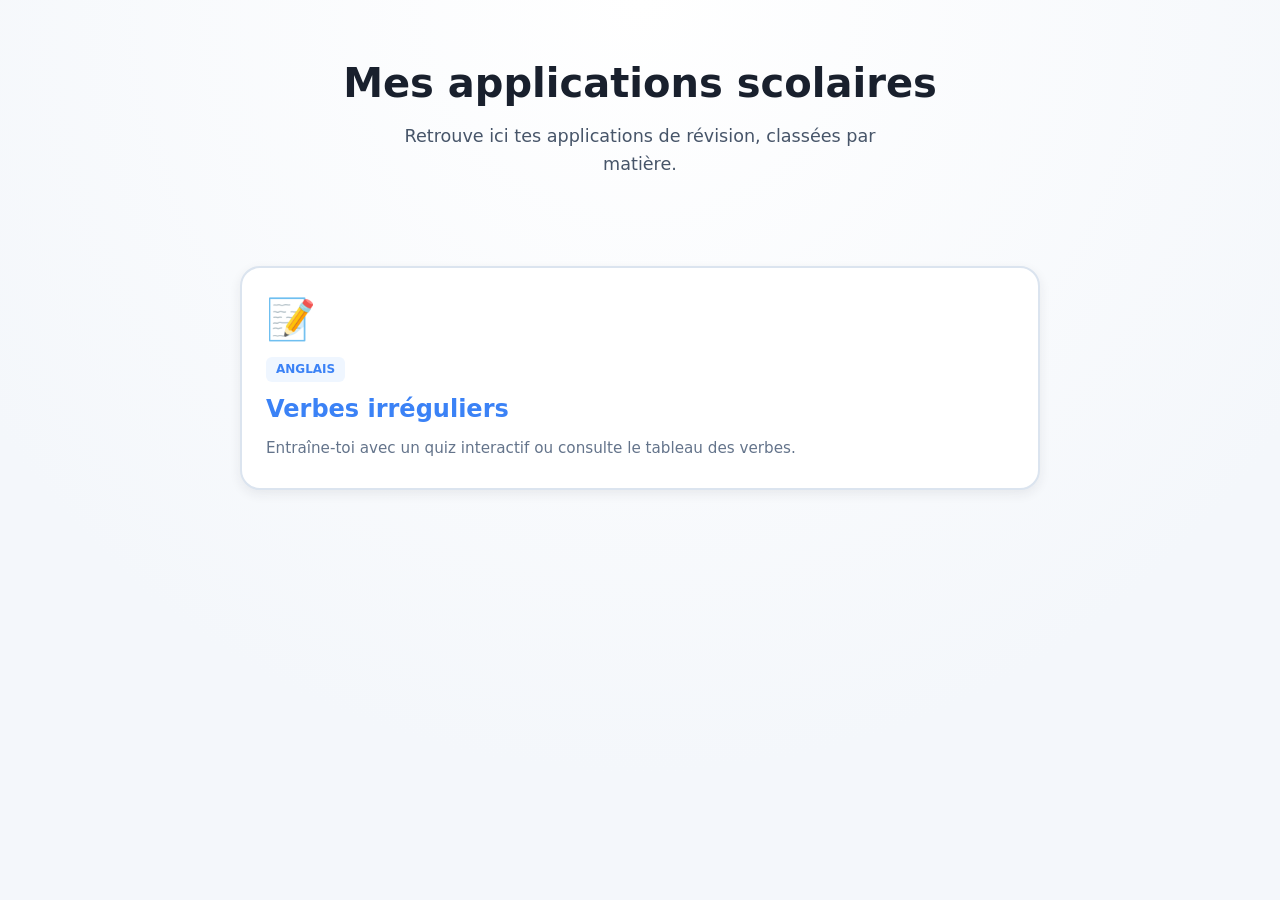
==== index.html @ 8220992f "Initial commit" ====
<!DOCTYPE html>
<html lang="fr">
<head>
  <meta charset="UTF-8" />
  <meta name="viewport" content="width=device-width, initial-scale=1.0" />
  <meta name="theme-color" content="#f4f7fb" />
  <title>Mes applications scolaires</title>
  <link rel="stylesheet" href="src/design-system.css" />
</head>
<body class="app-home portal-home">
  <main class="container">
    <header class="hero">
      <h1>Mes applications scolaires</h1>
      <p>Retrouve ici tes applications de révision, classées par matière.</p>
    </header>

    <section class="options" aria-label="Applications disponibles">
      <a class="option-card" data-subject="english" href="irregularverbs/index.html">
        <div class="option-icon" aria-hidden="true">📝</div>
        <span class="subject-badge">Anglais</span>
        <h2>Verbes irréguliers</h2>
        <p>Entraîne-toi avec un quiz interactif ou consulte le tableau des verbes.</p>
      </a>
    </section>
  </main>
</body>
</html>
---- src/design-system.css ----
:root {
  --bg: #f4f7fb;
  --card: #ffffff;
  --text: #19202d;
  --muted: #64748b;
  --primary: #3b82f6;
  --primary-strong: #2563eb;
  --primary-soft: #eff6ff;
  --success: #16a34a;
  --success-soft: #ecfdf5;
  --danger: #dc2626;
  --danger-soft: #fef2f2;
  --border: #dbe4ef;
  --english: #3b82f6;
  --english-soft: #eff6ff;
  --math: #16a34a;
  --math-soft: #ecfdf5;
  --spanish: #ea580c;
  --spanish-soft: #fff7ed;
}

* {
  box-sizing: border-box;
}

body {
  font-family: Inter, system-ui, -apple-system, BlinkMacSystemFont, "Segoe UI", sans-serif;
  color: var(--text);
}

body.app-home {
  min-height: 100vh;
  margin: 0;
  padding: 20px;
  background: radial-gradient(circle at top, #e8f1ff 0%, var(--bg) 60%);
}

body.app-home.portal-home {
  background: radial-gradient(circle at top, #ffffff 0%, var(--bg) 70%);
}

.app-home .container {
  width: min(800px, 100%);
  margin: 0 auto;
}

.app-home .hero {
  margin: 0 auto 48px;
  padding: 40px 20px;
  text-align: center;
}

.app-home h1 {
  margin: 0 0 16px;
  color: var(--primary);
  font-size: 2.5rem;
  line-height: 1.15;
}

body.app-home.portal-home h1 {
  color: var(--text);
}

.app-home .hero p {
  max-width: 500px;
  margin: 0 auto;
  color: #475569;
  font-size: 1.1rem;
  line-height: 1.6;
}

.app-home .options {
  display: grid;
  grid-template-columns: repeat(auto-fit, minmax(min(100%, 280px), 1fr));
  gap: 24px;
  margin-bottom: 40px;
}

.app-home .option-card {
  display: block;
  padding: 28px 24px;
  border: 2px solid var(--border);
  border-radius: 20px;
  background: var(--card);
  box-shadow: 0 4px 12px rgba(32, 40, 56, 0.08);
  color: var(--text);
  text-decoration: none;
  transition: border-color 0.2s ease, box-shadow 0.2s ease, transform 0.2s ease;
}

.app-home .option-card[data-subject="english"] {
  --subject-color: var(--english);
  --subject-soft: var(--english-soft);
}

.app-home .option-card[data-subject="math"] {
  --subject-color: var(--math);
  --subject-soft: var(--math-soft);
}

.app-home .option-card[data-subject="spanish"] {
  --subject-color: var(--spanish);
  --subject-soft: var(--spanish-soft);
}

.app-home .option-card:hover {
  transform: translateY(-4px);
  border-color: var(--subject-color, var(--primary));
  box-shadow: 0 12px 32px color-mix(in srgb, var(--subject-color, var(--primary)) 16%, transparent);
}

.app-home .option-card:focus-visible {
  outline: 3px solid var(--subject-color, var(--primary));
  outline-offset: 3px;
}

.app-home .option-icon {
  margin-bottom: 14px;
  font-size: 2.5rem;
}

.app-home .subject-badge {
  display: inline-block;
  margin-bottom: 12px;
  padding: 5px 10px;
  border-radius: 6px;
  background: var(--subject-soft, #f1f5f9);
  color: var(--subject-color, #475569);
  font-size: 0.75rem;
  font-weight: 700;
  line-height: 1.2;
  text-transform: uppercase;
}

.app-home .option-card h2 {
  margin: 0 0 12px;
  color: var(--subject-color, var(--primary));
  font-size: 1.5rem;
  line-height: 1.25;
}

.app-home .option-card p {
  margin: 0;
  color: var(--muted);
  font-size: 0.95rem;
  line-height: 1.6;
}

.app-home .scores-section {
  margin-top: 40px;
  padding: 28px 24px;
  border: 1px solid var(--border);
  border-radius: 16px;
  background: var(--card);
  box-shadow: 0 4px 12px rgba(32, 40, 56, 0.08);
}

.app-home .scores-section h2 {
  margin: 0 0 24px;
  color: var(--primary);
  font-size: 1.5rem;
}

.app-home .scores-table-container {
  overflow-x: auto;
  margin-bottom: 20px;
}

.app-home .scores-table {
  width: 100%;
  border-collapse: collapse;
  font-size: 0.95rem;
}

.app-home .scores-table thead {
  background: var(--primary-soft);
}

.app-home .scores-table th {
  padding: 12px 16px;
  border-bottom: 2px solid var(--border);
  color: var(--primary-strong);
  font-weight: 600;
  text-align: left;
}

.app-home .scores-table td {
  padding: 12px 16px;
  border-bottom: 1px solid var(--border);
}

.app-home .scores-table tbody tr:hover {
  background: #f9fafc;
}

.app-home .scores-table strong {
  color: var(--primary-strong);
}

.app-home .replay-link {
  display: inline-block;
  padding: 6px 12px;
  border-radius: 6px;
  background: var(--primary);
  color: white;
  font-size: 0.85rem;
  text-decoration: none;
  transition: background 0.15s ease;
}

.app-home .replay-link:hover {
  background: var(--primary-strong);
}

.app-home #clear-history-btn {
  padding: 10px 16px;
  border: 0;
  border-radius: 8px;
  background: #ef4444;
  color: white;
  cursor: pointer;
  font-size: 0.95rem;
}

.app-home #clear-history-btn:hover {
  background: var(--danger);
}

@media (max-width: 600px) {
  .app-home .hero {
    margin-bottom: 32px;
    padding: 24px 8px;
  }

  .app-home h1 {
    font-size: 2rem;
  }

  .app-home .options {
    grid-template-columns: 1fr;
  }

  .app-home .scores-section {
    padding: 20px 16px;
  }

  .app-home .scores-table {
    font-size: 0.85rem;
  }

  .app-home .scores-table th,
  .app-home .scores-table td {
    padding: 8px 10px;
  }
}
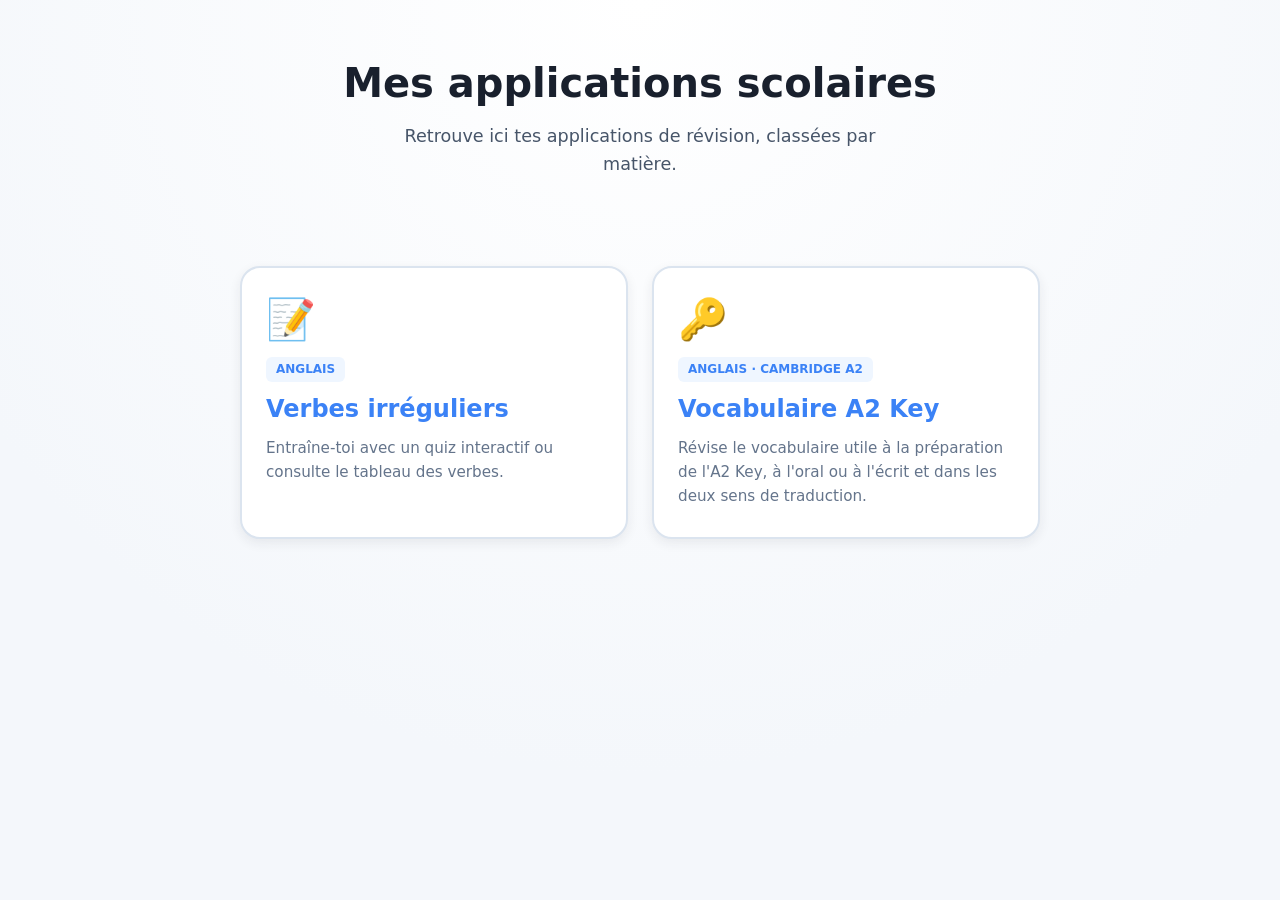
==== commit f26d10ca: "maj cards key index + readme" ====
--- a/index.html
+++ b/index.html
@@ -21,6 +21,13 @@
         <h2>Verbes irréguliers</h2>
         <p>Entraîne-toi avec un quiz interactif ou consulte le tableau des verbes.</p>
       </a>
+
+      <a class="option-card" data-subject="english" href="toolsKey/index.html">
+        <div class="option-icon" aria-hidden="true">🔑</div>
+        <span class="subject-badge">Anglais · Cambridge A2</span>
+        <h2>Vocabulaire A2 Key</h2>
+        <p>Révise le vocabulaire utile à la préparation de l'A2 Key, à l'oral ou à l'écrit et dans les deux sens de traduction.</p>
+      </a>
     </section>
   </main>
 </body>
